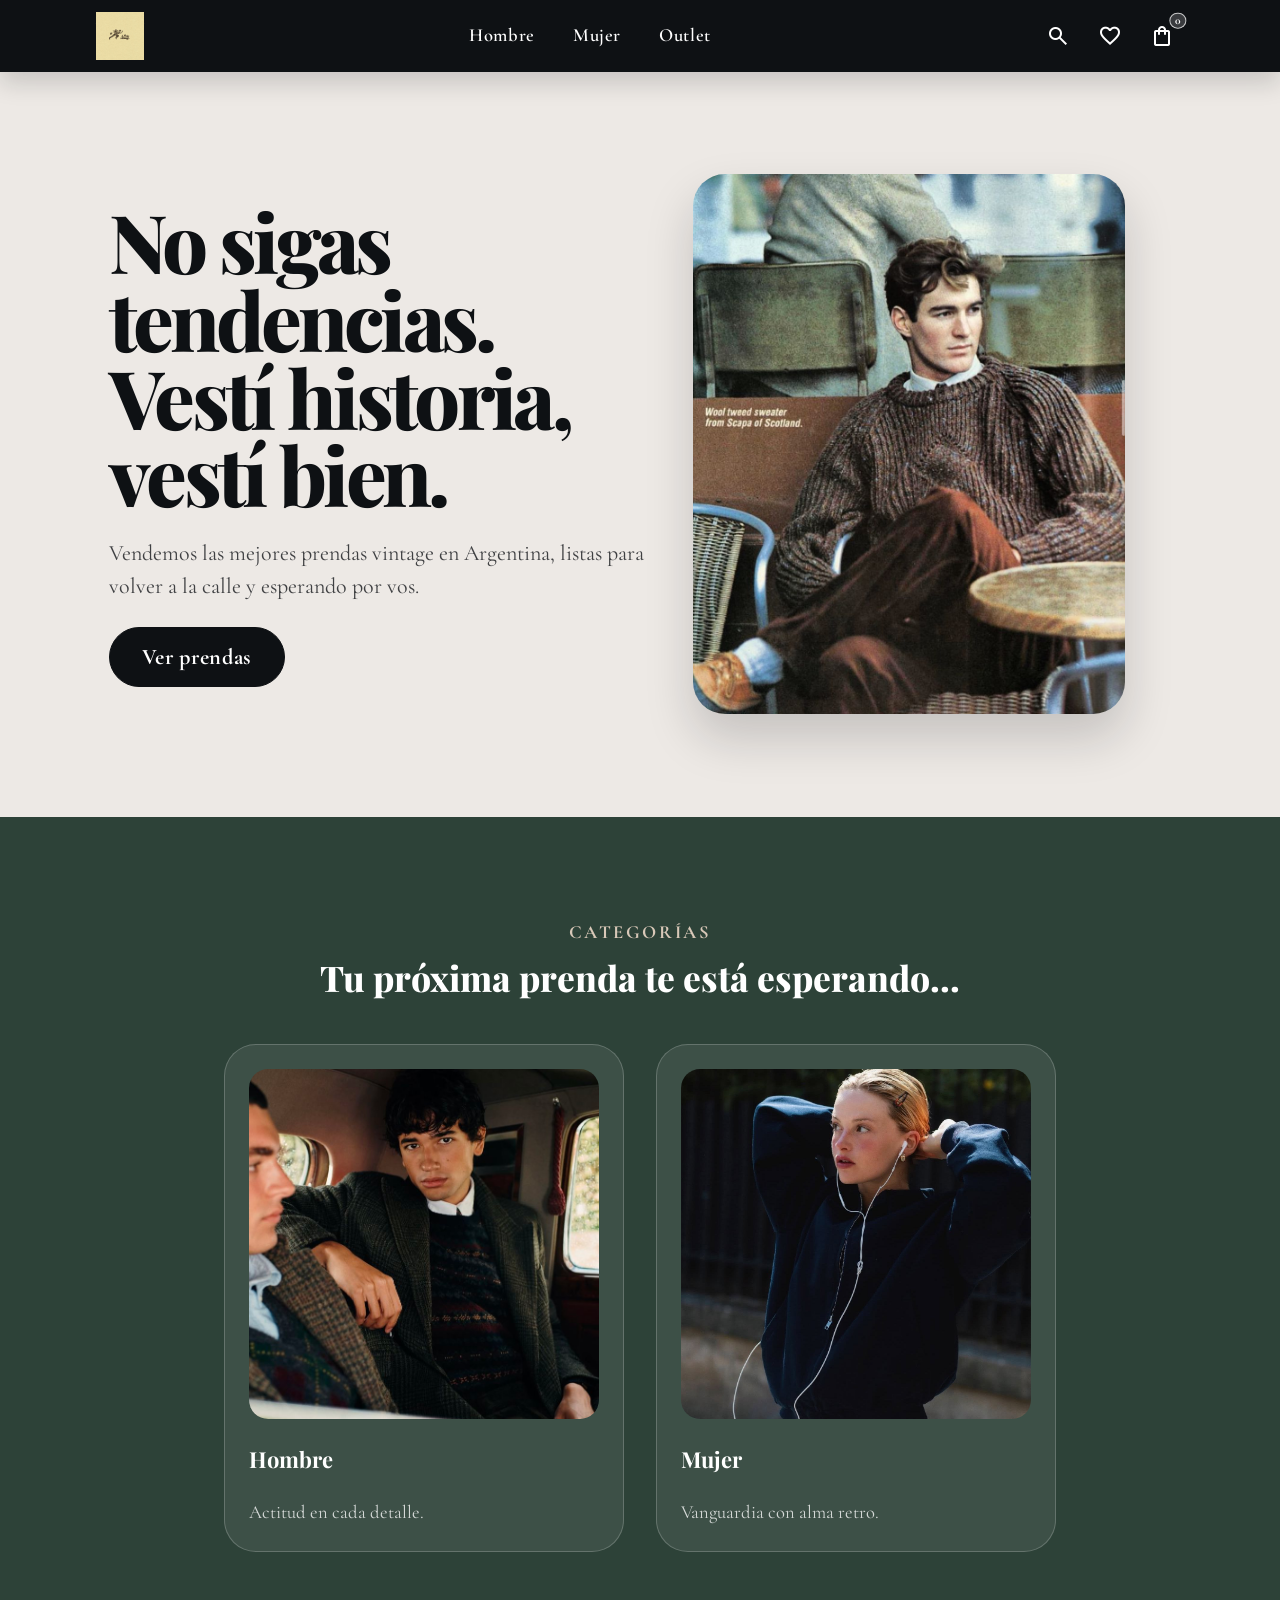
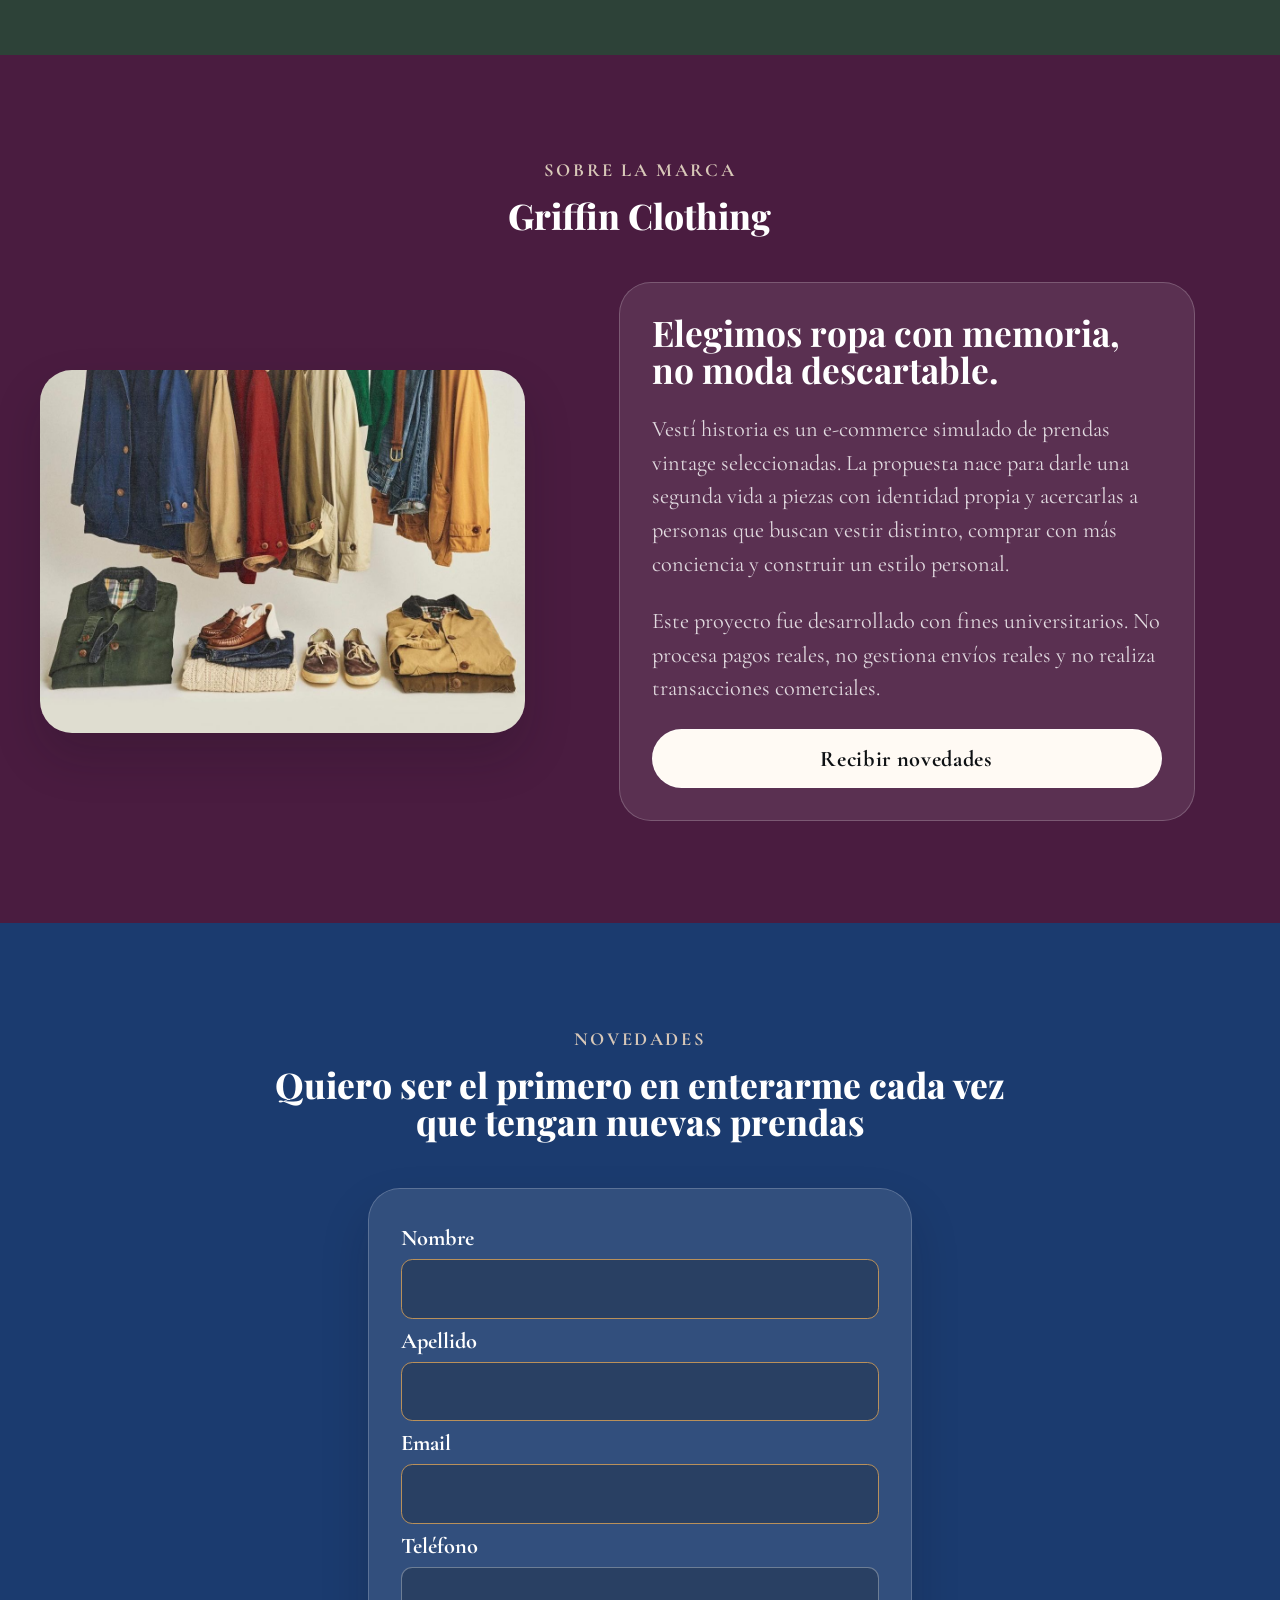
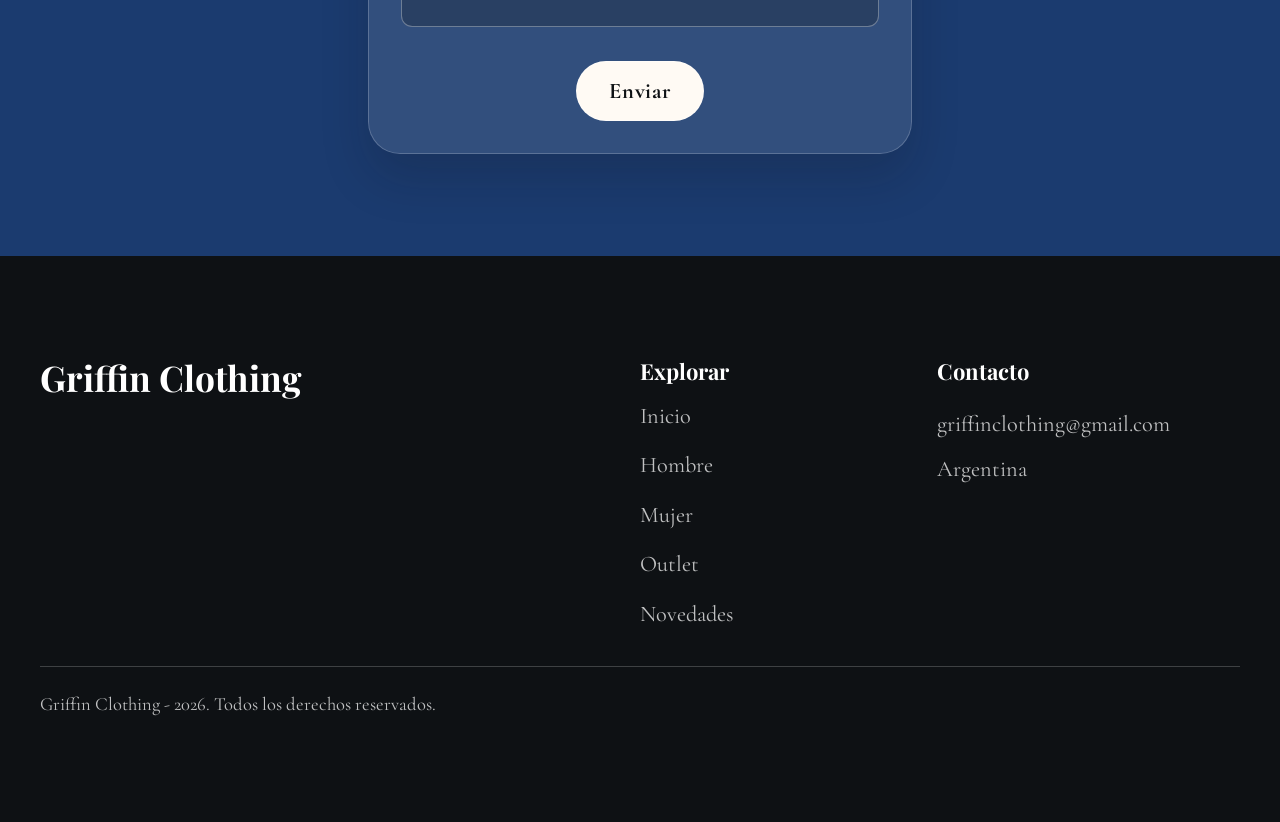
==== main_comprar.html @ e08e36e4 "Add files via upload" ====
<!DOCTYPE html>
<html lang="es-AR">
<head>
  <meta charset="UTF-8">
  <meta name="viewport" content="width=device-width, initial-scale=1.0">
  <meta name="description" content="Comprá prendas vintage seleccionadas en Griffin Clothing, un e-commerce universitario simulado sin transacciones reales.">
  <meta name="robots" content="index, follow">
  <meta name="theme-color" content="#0e1114">

  <meta property="og:title" content="Comprar | Griffin Clothing">
  <meta property="og:description" content="Catálogo de compra simulado de Griffin Clothing: prendas vintage, categorías y novedades.">
  <meta property="og:type" content="website">
  <meta property="og:image" content="assets/hero-img.jpg">

  <title>Comprar | Griffin Clothing</title>

  <link rel="preconnect" href="https://fonts.googleapis.com">
  <link rel="preconnect" href="https://fonts.gstatic.com" crossorigin>
  <link href="https://fonts.googleapis.com/css2?family=Material+Symbols+Outlined:opsz,wght,FILL,GRAD@24,400,0,0" rel="stylesheet">
  <link rel="stylesheet" href="styles.css">
</head>

<body>
  <header class="site-header">
    <nav class="site-nav" aria-label="Navegación principal">
      <a class="site-nav__brand" href="index.html" aria-label="Volver a la pantalla inicial de Griffin Clothing">
        <img class="site-nav__logo" src="assets/logo.jpg" alt="Logo de Griffin Clothing" width="48" height="48">
      </a>

      <ul class="site-nav__menu" aria-label="Categorías principales">
        <li class="site-nav__item site-nav__dropdown">
          <a class="site-nav__link" href="hombre.html" aria-haspopup="true" aria-expanded="false" aria-controls="submenu-hombre">Hombre</a>
          <ul class="site-nav__submenu" id="submenu-hombre" role="menu" aria-label="Subcategorías de hombre">
            <li role="none"><a class="site-nav__submenu-link" href="hombre.html#remeras" role="menuitem">Remeras</a></li>
            <li role="none"><a class="site-nav__submenu-link" href="hombre.html#sweaters" role="menuitem">Sweaters</a></li>
            <li role="none"><a class="site-nav__submenu-link" href="hombre.html#camperas" role="menuitem">Camperas</a></li>
            <li role="none"><a class="site-nav__submenu-link" href="hombre.html#pantalones" role="menuitem">Pantalones</a></li>
            <li role="none"><a class="site-nav__submenu-link" href="hombre.html#zapatillas" role="menuitem">Zapatillas</a></li>
            <li role="none"><a class="site-nav__submenu-link" href="hombre.html#zapatos" role="menuitem">Zapatos</a></li>
          </ul>
        </li>

        <li class="site-nav__item site-nav__dropdown">
          <a class="site-nav__link" href="mujer.html" aria-haspopup="true" aria-expanded="false" aria-controls="submenu-mujer">Mujer</a>
          <ul class="site-nav__submenu" id="submenu-mujer" role="menu" aria-label="Subcategorías de mujer">
            <li role="none"><a class="site-nav__submenu-link" href="mujer.html#remeras" role="menuitem">Remeras</a></li>
            <li role="none"><a class="site-nav__submenu-link" href="mujer.html#sweaters" role="menuitem">Sweaters</a></li>
            <li role="none"><a class="site-nav__submenu-link" href="mujer.html#camperas" role="menuitem">Camperas</a></li>
            <li role="none"><a class="site-nav__submenu-link" href="mujer.html#pantalones" role="menuitem">Pantalones</a></li>
            <li role="none"><a class="site-nav__submenu-link" href="mujer.html#zapatillas" role="menuitem">Zapatillas</a></li>
            <li role="none"><a class="site-nav__submenu-link" href="mujer.html#zapatos" role="menuitem">Zapatos</a></li>
          </ul>
        </li>

        <li class="site-nav__item site-nav__dropdown">
          <a class="site-nav__link" href="outlet.html" aria-haspopup="true" aria-expanded="false" aria-controls="submenu-outlet">Outlet</a>
          <ul class="site-nav__submenu" id="submenu-outlet" role="menu" aria-label="Subcategorías de outlet">
            <li role="none"><a class="site-nav__submenu-link" href="outlet.html#remeras" role="menuitem">Remeras</a></li>
            <li role="none"><a class="site-nav__submenu-link" href="outlet.html#sweaters" role="menuitem">Sweaters</a></li>
            <li role="none"><a class="site-nav__submenu-link" href="outlet.html#camperas" role="menuitem">Camperas</a></li>
            <li role="none"><a class="site-nav__submenu-link" href="outlet.html#pantalones" role="menuitem">Pantalones</a></li>
            <li role="none"><a class="site-nav__submenu-link" href="outlet.html#zapatillas" role="menuitem">Zapatillas</a></li>
            <li role="none"><a class="site-nav__submenu-link" href="outlet.html#zapatos" role="menuitem">Zapatos</a></li>
          </ul>
        </li>
      </ul>

      <ul class="site-nav__actions" aria-label="Acciones de la tienda">
        <li>
          <a class="site-nav__icon-link" href="#buscar" aria-label="Buscar prendas">
            <span class="material-symbols-outlined" aria-hidden="true">search</span>
          </a>
        </li>
        <li>
          <a class="site-nav__icon-link" href="#favoritos" aria-label="Ver prendas favoritas">
            <span class="material-symbols-outlined" aria-hidden="true">favorite</span>
          </a>
        </li>
        <li>
          <button class="site-nav__icon-link site-nav__icon-link--cart" type="button" aria-label="Ver carrito de compras simulado" aria-haspopup="dialog" aria-controls="cart-drawer" data-cart-trigger>
            <span class="material-symbols-outlined" aria-hidden="true">shopping_bag</span>
            <span class="site-nav__cart-count" data-cart-count aria-label="0 productos en carrito">0</span>
          </button>
        </li>
      </ul>
    </nav>
  </header>

  <main class="site-main">
    <section class="hero" aria-labelledby="hero-title">
      <header class="hero__copy">
        <h1 class="hero__title" id="hero-title">No sigas tendencias. Vestí historia, vestí bien.</h1>
        <p class="hero__description">Vendemos las mejores prendas vintage en Argentina, listas para volver a la calle y esperando por vos.</p>
        <a class="button button--primary" href="#categorias">Ver prendas</a>
      </header>

      <figure class="hero__figure">
        <img class="hero__image" src="assets/hero-img.jpg" alt="Persona vistiendo ropa vintage en una escena editorial" width="720" height="900">
      </figure>
    </section>

    <section class="categories" id="categorias" aria-labelledby="categories-title">
      <header class="section-heading section-heading--center">
        <p class="section-heading__eyebrow">Categorías</p>
        <h2 class="section-heading__title" id="categories-title">Tu próxima prenda te está esperando...</h2>
      </header>

      <ul class="categories__list" aria-label="Accesos rápidos por categoría">
        <li class="categories__item">
          <article class="category-card" id="hombre">
            <a class="category-card__link" href="hombre.html" aria-label="Ver prendas vintage para hombre">
              <figure class="category-card__figure">
                <img class="category-card__image" src="assets/hombre-section.jpg" alt="Modelo con outfit masculino vintage" width="520" height="640">
              </figure>
              <h3 class="category-card__title">Hombre</h3>
              <p class="category-card__text">Actitud en cada detalle.</p>
            </a>
          </article>
        </li>
        <li class="categories__item">
          <article class="category-card" id="mujer">
            <a class="category-card__link" href="mujer.html" aria-label="Ver prendas vintage para mujer">
              <figure class="category-card__figure">
                <img class="category-card__image" src="assets/mujer-section.jpg" alt="Modelo con outfit femenino vintage" width="520" height="640">
              </figure>
              <h3 class="category-card__title">Mujer</h3>
              <p class="category-card__text">Vanguardia con alma retro.</p>
            </a>
          </article>
        </li>
      </ul>
    </section>

    <section class="about" aria-labelledby="about-title">
      <header class="section-heading section-heading--center">
        <p class="section-heading__eyebrow">Sobre la marca</p>
        <h2 class="section-heading__title" id="about-title">Griffin Clothing</h2>
      </header>

      <figure class="about__figure">
        <img class="about__image" src="assets/about-us-img.jpg" alt="Grupo de personas usando ropa vintage en la calle" width="720" height="720">
      </figure>
      <article class="about__content">
        <h3 class="about__title">Elegimos ropa con memoria, no moda descartable.</h3>
        <p class="about__text">Vestí historia es un e-commerce simulado de prendas vintage seleccionadas. La propuesta nace para darle una segunda vida a piezas con identidad propia y acercarlas a personas que buscan vestir distinto, comprar con más conciencia y construir un estilo personal.</p>
        <p class="about__text">Este proyecto fue desarrollado con fines universitarios. No procesa pagos reales, no gestiona envíos reales y no realiza transacciones comerciales.</p>
        <a class="button button--secondary" href="#newsletter">Recibir novedades</a>
      </article>
    </section>

    <section class="newsletter" id="newsletter" aria-labelledby="newsletter-title">
      <header class="section-heading section-heading--center">
        <p class="section-heading__eyebrow">Novedades</p>
        <h2 class="section-heading__title" id="newsletter-title">Quiero ser el primero en enterarme cada vez que tengan nuevas prendas</h2>
      </header>

      <form class="newsletter__form" action="#" method="" aria-describedby="newsletter-help">

        <fieldset class="newsletter__fieldset">
          <label class="newsletter__label" for="nombre">Nombre</label>
          <input class="newsletter__input" id="nombre" name="nombre" type="text" autocomplete="given-name" required>

          <label class="newsletter__label" for="apellido">Apellido</label>
          <input class="newsletter__input" id="apellido" name="apellido" type="text" autocomplete="family-name" required>

          <label class="newsletter__label" for="email">Email</label>
          <input class="newsletter__input" id="email" name="email" type="email" autocomplete="email" required>

          <label class="newsletter__label" for="telefono">Teléfono</label>
          <input class="newsletter__input" id="telefono" name="telefono" type="tel" autocomplete="tel">

          <button class="button button--form" type="submit">Enviar</button>
        </fieldset>
      </form>
    </section>
  </main>

  <footer class="site-footer">
    <section class="site-footer__brand" aria-labelledby="footer-brand-title">
      <h2 class="site-footer__title" id="footer-brand-title">Griffin Clothing</h2>
    </section>

    <nav class="site-footer__nav" aria-label="Navegación secundaria">
      <h2 class="site-footer__subtitle">Explorar</h2>
      <ul class="site-footer__list">
        <li><a class="site-footer__link" href="index.html">Inicio</a></li>
        <li><a class="site-footer__link" href="hombre.html">Hombre</a></li>
        <li><a class="site-footer__link" href="mujer.html">Mujer</a></li>
        <li><a class="site-footer__link" href="outlet.html">Outlet</a></li>
        <li><a class="site-footer__link" href="main_comprar.html#newsletter">Novedades</a></li>
      </ul>
    </nav>

    <address class="site-footer__contact">
      <h2 class="site-footer__subtitle">Contacto</h2>
      <a class="site-footer__link" href="mailto:griffinclothing@gmail.com">griffinclothing@gmail.com</a>
      <p class="site-footer__text">Argentina</p>
    </address>

    <p class="site-footer__legal">Griffin Clothing - 2026. Todos los derechos reservados.</p>
  </footer>
  <script src="data.js" defer></script>
  <script src="app.js" defer></script>
</body>
</html>
---- styles.css ----
@import url('https://fonts.googleapis.com/css2?family=Playfair+Display:ital,wght@0,400..900;1,400..900&display=swap');
@import url('https://fonts.googleapis.com/css2?family=Cormorant+Garamond:ital,wght@0,300..700;1,300..700&display=swap');

/* ==============================
   Design System
   ============================== */
:root {
  /* Paleta vintage */
  --color-ink: #0e1114;
  --color-hero-bg: #ede9e5;
  --color-section-1: #2d4238;
  --color-section-2: #4a1c40;
  --color-section-3: #1b3b6f;
  --color-paper: #f8f4ef;
  --color-paper-soft: #fffaf4;
  --color-sand: #d8c8b8;
  --color-brass: #b9905a;
  --color-clay: #9b5f48;
  --color-white: #ffffff;
  --color-muted: #c9c2ba;
  --color-shadow: rgb(14 17 20 / 18%);
  --color-focus: #f6d68a;

  /* Tipografías */
  --font-title: 'Playfair Display', Georgia, serif;
  --font-body: 'Cormorant Garamond', Georgia, serif;

  /* Escala tipográfica */
  --font-size-xs: clamp(0.88rem, 0.84rem + 0.18vw, 1rem);
  --font-size-sm: clamp(1rem, 0.94rem + 0.28vw, 1.16rem);
  --font-size-md: clamp(1.15rem, 1.06rem + 0.42vw, 1.42rem);
  --font-size-lg: clamp(1.125rem, 1.03rem + 0.45vw, 1.375rem);
  --font-size-xl: clamp(1.5rem, 1.25rem + 1.2vw, 2.25rem);
  --font-size-xxl: clamp(2.6rem, 1.7rem + 4.2vw, 5.8rem);

  /* Espaciados */
  --space-3xs: 0.25rem;
  --space-2xs: 0.5rem;
  --space-xs: 0.75rem;
  --space-md: 1.5rem;
  --space-lg: 2rem;
  --space-xl: 3rem;
  --space-2xl: 4.5rem;
  --space-3xl: 6rem;
  --space-sp: 0.3rem;
  --space-sm: 0.5rem;

  /* Layout */
  --size-content: 72rem;
  --size-content-narrow: 48rem;
  --size-nav-logo: 3rem;
  --size-icon-target: 2.75rem;
  --size-form: 34rem;
  --section-padding-block: clamp(3.5rem, 8vw, 7rem);
  --section-padding-inline: clamp(1rem, 4vw, 2.5rem);

  /* Bordes y sombras */
  --radius-sm: 0.7rem;
  --radius-md: 1.2rem;
  --radius-lg: 2rem;
  --radius-pill: 999rem;
  --border-soft: 0.0625rem solid rgb(255 255 255 / 20%);
  --border-dark: 0.0625rem solid rgb(14 17 20 / 12%);
  --shadow-soft: 0 1.5rem 3rem var(--color-shadow);

  /* Movimiento */
  --transition-fast: 160ms ease;
  --transition-base: 240ms ease;
  --transition-slow: 420ms ease;
}

/* ==============================
   Base
   ============================== */
* {
  box-sizing: border-box;
}

html {
  scroll-behavior: smooth;
}

body {
  min-width: 20rem;
  margin: 0;
  color: var(--color-ink);
  background-color: var(--color-hero-bg);
  font-family: var(--font-body);
  font-size: var(--font-size-md);
  line-height: 1.5;
  text-rendering: optimizeLegibility;
}

body,
h1,
h2,
h3,
p,
ul,
figure,
fieldset,
legend {
  margin: 0;
}

ul {
  padding: 0;
  list-style: none;
}

img {
  display: block;
  max-width: 100%;
  height: auto;
}

a {
  color: inherit;
  text-decoration: none;
}

button,
input,
select,
textarea {
  font: inherit;
}

[hidden] {
  display: none !important;
}

:focus-visible {
  outline: 0.18rem solid var(--color-focus);
  outline-offset: 0.18rem;
}

.material-symbols-outlined {
  color: var(--color-white);
  font-variation-settings: 'FILL' 0, 'wght' 400, 'GRAD' 0, 'opsz' 24;
}

/* ==============================
   Buttons
   ============================== */
.button {
  display: inline-flex;
  align-items: center;
  justify-content: center;
  min-height: 3rem;
  padding: var(--space-xs) var(--space-lg);
  border: var(--border-dark);
  border-radius: var(--radius-pill);
  cursor: pointer;
  font-weight: 700;
  letter-spacing: 0.03em;
  transition:
    color var(--transition-base),
    background-color var(--transition-base),
    border-color var(--transition-base),
    transform var(--transition-base),
    box-shadow var(--transition-base);
}

.button:hover,
.button:focus-visible {
  transform: translateY(-0.15rem);
  box-shadow: 0 0.9rem 1.8rem var(--color-shadow);
}

.button:active {
  transform: translateY(0);
  box-shadow: none;
}

.button--primary {
  color: var(--color-white);
  background-color: var(--color-ink);
  border-color: var(--color-ink);
}

.button--primary:hover,
.button--primary:focus-visible {
  color: var(--color-ink);
  background-color: var(--color-brass);
  border-color: var(--color-brass);
}

.button--secondary,
.button--form {
  color: var(--color-ink);
  background-color: var(--color-paper-soft);
  border-color: rgb(255 255 255 / 40%);
}

.button--secondary:hover,
.button--secondary:focus-visible,
.button--form:hover,
.button--form:focus-visible {
  color: var(--color-white);
  background-color: var(--color-ink);
  border-color: var(--color-ink);
}

/* ==============================
   Header / Navbar
   ============================== */
.site-header {
  position: sticky;
  top: 0;
  z-index: 10;
  background-color: var(--color-ink);
  box-shadow: 0 0.7rem 1.4rem rgb(14 17 20 / 16%);
}

.site-nav {
  display: grid;
  grid-template-columns: auto 1fr auto;
  gap: var(--space-sm);
  align-items: center;
  width: min(100%, var(--size-content));
  margin-inline: auto;
  padding: var(--space-xs) var(--section-padding-inline);
}

.site-nav__brand {
  display: inline-flex;
  align-items: center;
  justify-content: center;
  width: var(--size-nav-logo);
  height: var(--size-nav-logo);
  border-radius: var(--radius-sm);
  background-color: var(--color-paper-soft);
  transition: transform var(--transition-base), box-shadow var(--transition-base);
}

.site-nav__brand:hover,
.site-nav__brand:focus-visible {
  transform: rotate(-2deg) scale(1.04);
  box-shadow: 0 0.55rem 1rem rgb(255 255 255 / 14%);
}

.site-nav__logo {
  width: calc(var(--size-nav-logo) );
  height: calc(var(--size-nav-logo) );
  object-fit: contain;
}

.site-nav__menu,
.site-nav__actions {
  display: flex;
  align-items: center;
}

.site-nav__menu {
  justify-content: center;
  gap: clamp(var(--space-xs), 3vw, var(--space-xl));
}

.site-nav__actions {
  justify-content: flex-end;
  gap: var(--space-2xs);
}

.site-nav__item {
  position: relative;
}

.site-nav__link,
.site-nav__icon-link,
.site-nav__submenu-link {
  transition:
    color var(--transition-base),
    background-color var(--transition-base),
    opacity var(--transition-base),
    transform var(--transition-base);
}

.site-nav__link {
  display: inline-flex;
  align-items: center;
  min-height: var(--size-icon-target);
  border: 0;
  color: var(--color-white);
  background-color: transparent;
  font-size: var(--font-size-sm);
  font-weight: 600;
  letter-spacing: 0.03em;
  cursor: pointer;
}

.site-nav__link:hover,
.site-nav__link:focus-visible,
.site-nav__item:hover > .site-nav__link,
.site-nav__dropdown:has(.site-nav__link:focus-visible) > .site-nav__link,
.site-nav__dropdown:has(.site-nav__dropdown-trigger:focus-visible) > .site-nav__link,
.site-nav__dropdown:has(.site-nav__submenu-link:focus-visible) > .site-nav__link {
  color: var(--color-brass);
}

.site-nav__dropdown {
  position: relative;
}

.site-nav__submenu {
  position: absolute;
  top: calc(100% + var(--space-xs));
  left: 50%;
  min-width: 12rem;
  padding: var(--space-sm);
  border: var(--border-soft);
  border-radius: var(--radius-md);
  background-color: rgb(14 17 20 / 96%);
  box-shadow: var(--shadow-soft);
  opacity: 0;
  transform: translate(-50%, -0.6rem);
  visibility: hidden;
  pointer-events: none;
  transition:
    opacity var(--transition-base),
    transform var(--transition-base),
    visibility var(--transition-base);
}

.site-nav__submenu::before {
  content: "";
  position: absolute;
  inset-inline: 0;
  top: calc(-1 * var(--space-xs));
  height: var(--space-xs);
}

.site-nav__item:hover > .site-nav__submenu,
.site-nav__dropdown:has(.site-nav__link:focus-visible) > .site-nav__submenu,
.site-nav__dropdown:has(.site-nav__dropdown-trigger:focus-visible) > .site-nav__submenu,
.site-nav__dropdown:has(.site-nav__submenu-link:focus-visible) > .site-nav__submenu {
  opacity: 1;
  transform: translate(-50%, 0);
  visibility: visible;
  pointer-events: auto;
}

.site-nav__submenu-link {
  display: block;
  padding: var(--space-2xs) var(--space-xs);
  border-radius: var(--radius-sm);
  color: var(--color-white);
  font-size: var(--font-size-xs);
}

.site-nav__submenu-link:hover,
.site-nav__submenu-link:focus-visible {
  color: var(--color-ink);
  background-color: var(--color-brass);
}

.site-nav__icon-link {
  display: inline-flex;
  align-items: center;
  justify-content: center;
  width: var(--size-icon-target);
  height: var(--size-icon-target);
  border-radius: var(--radius-pill);
}

.site-nav__icon-link:hover,
.site-nav__icon-link:focus-visible {
  background-color: rgb(255 255 255 / 14%);
  transform: translateY(-0.08rem);
}

/* ==============================
   Main layout
   ============================== */
.site-main {
  display: grid;
}

.hero,
.categories,
.about,
.newsletter,
.site-footer {
  padding: var(--section-padding-block) var(--section-padding-inline);
}

/* ==============================
   Hero
   ============================== */
.hero {
  display: grid;
  gap: var(--space-xl);
  align-items: center;
  background-color: var(--color-hero-bg);
}

.hero__copy,
.hero__figure {
  width: min(100%, var(--size-content));
  margin-inline: auto;
}

.hero__copy {
  display: grid;
  gap: var(--space-md);
  justify-items: start;
}

.hero__eyebrow,
.section-heading__eyebrow {
  font-size: var(--font-size-sm);
  font-weight: 700;
  letter-spacing: 0.14em;
  text-transform: uppercase;
}

.hero__eyebrow {
  color: var(--color-clay);
}

.hero__title {
  max-width: 11ch;
  font-family: var(--font-title);
  font-size: var(--font-size-xxl);
  font-weight: 800;
  line-height: 0.96;
  letter-spacing: -0.045em;
}

.hero__description {
  max-width: 35rem;
  color: rgb(14 17 20 / 78%);
  font-size: var(--font-size-lg);
}

.hero__figure {
  position: relative;
  overflow: hidden;
  border-radius: var(--radius-lg);
  box-shadow: var(--shadow-soft);
}

.hero__image {
  width: 100%;
  aspect-ratio: 4 / 5;
  object-fit: cover;
  transition: transform var(--transition-slow), filter var(--transition-slow);
}

.hero__figure:hover .hero__image {
  filter: saturate(1.08) contrast(1.04);
  transform: scale(1.035);
}

.hero__caption,
.about__caption {
  position: absolute;
  inset-inline: var(--space-sm);
  bottom: var(--space-sm);
  padding: var(--space-2xs) var(--space-xs);
  border-radius: var(--radius-pill);
  color: var(--color-white);
  background-color: rgb(14 17 20 / 70%);
  font-size: var(--font-size-xs);
  backdrop-filter: blur(0.4rem);
}

/* ==============================
   Shared section headings
   ============================== */
.section-heading {
  display: grid;
  gap: var(--space-xs);
  width: min(100%, var(--size-content-narrow));
  margin-inline: auto;
}

.section-heading--center {
  text-align: center;
  justify-items: center;
}

.section-heading__title {
  font-family: var(--font-title);
  font-size: var(--font-size-xl);
  font-weight: 800;
  line-height: 1.05;
}

/* ==============================
   Categories / Section 1
   ============================== */
.categories {
  display: grid;
  gap: var(--space-xl);
  color: var(--color-white);
  background-color: var(--color-section-1);
}

.categories .section-heading__eyebrow {
  color: var(--color-sand);
}

.categories__list {
  display: grid;
  gap: var(--space-lg);
  width: min(100%, var(--size-content));
  margin-inline: auto;
}

.category-card {
  height: 100%;
}

.category-card__link {
  display: grid;
  gap: var(--space-sm);
  height: 100%;
  padding: var(--space-sm);
  border: var(--border-soft);
  border-radius: var(--radius-lg);
  background-color: rgb(255 255 255 / 8%);
  transition:
    background-color var(--transition-base),
    transform var(--transition-base),
    box-shadow var(--transition-base);
}

.category-card__link:hover,
.category-card__link:focus-visible {
  background-color: rgb(255 255 255 / 14%);
  transform: translateY(-0.25rem);
  box-shadow: 0 1.2rem 2.2rem rgb(0 0 0 / 18%);
}

.category-card__figure {
  overflow: hidden;
  border-radius: var(--radius-md);
}

.category-card__image {
  width: 100%;
  aspect-ratio: 1 / 1;
  object-fit: cover;
  transition: transform var(--transition-slow), filter var(--transition-slow);
}

.category-card__link:hover .category-card__image,
.category-card__link:focus-visible .category-card__image {
  filter: sepia(0.1) saturate(1.08) contrast(1.05);
  transform: scale(1.06);
}

.category-card__title {
  font-family: var(--font-title);
  font-size: var(--font-size-lg);
  line-height: 1.1;
  margin-top: 20px;
  margin-bottom: 20px;
}

.category-card__text {
  color: rgb(255 255 255 / 78%);
  font-size: var(--font-size-sm);
}

/* ==============================
   About / Section 2
   ============================== */
.about {
  display: grid;
  gap: var(--space-xl);
  color: var(--color-white);
  background-color: var(--color-section-2);
}

.about .section-heading__eyebrow {
  color: var(--color-sand);
}

.about__figure,
.about__content {
  width: min(100%, var(--size-content));
  margin-inline: auto;
}

.about__figure {
  position: relative;
  overflow: hidden;
  border-radius: var(--radius-lg);
  box-shadow: var(--shadow-soft);
}

.about__image {
  width: 100%;
  aspect-ratio: 4 / 3;
  object-fit: cover;
  transition: transform var(--transition-slow), filter var(--transition-slow);
}

.about__figure:hover .about__image {
  filter: saturate(1.05) contrast(1.04);
  transform: scale(1.03);
}

.about__content {
  display: grid;
  gap: var(--space-md);
  padding: var(--space-lg);
  border: var(--border-soft);
  border-radius: var(--radius-lg);
  background-color: rgb(255 255 255 / 9%);
}

.about__title {
  max-width: 22ch;
  font-family: var(--font-title);
  font-size: var(--font-size-xl);
  line-height: 1.04;
}

.about__text {
  max-width: 42rem;
  color: rgb(255 255 255 / 82%);
}

/* ==============================
   Newsletter / Section 3
   ============================== */
.newsletter {
  display: grid;
  gap: var(--space-xl);
  color: var(--color-white);
  background-color: var(--color-section-3);
}

.newsletter .section-heading__eyebrow {
  color: var(--color-sand);
}

.newsletter__form {
  width: min(100%, var(--size-form));
  margin-inline: auto;
}


.newsletter__fieldset {
  display: grid;
  gap: var(--space-sp);
  padding: var(--space-lg);
  border: var(--border-soft);
  border-radius: var(--radius-lg);
  background-color: rgb(255 255 255 / 10%);
  box-shadow: var(--shadow-soft);
}


.newsletter__label {
  font-weight: 700;
}

.newsletter__input {
  width: 100%;
  min-height: 3rem;
  padding: var(--space-xs) var(--space-sp);
  border: 0.0625rem solid rgb(255 255 255 / 32%);
  border-radius: var(--radius-sm);
  color: var(--color-white);
  background-color: rgb(14 17 20 / 24%);
  transition:
    border-color var(--transition-base),
    background-color var(--transition-base),
    box-shadow var(--transition-base);
}

.newsletter__input:hover,
.newsletter__input:focus {
  border-color: var(--color-sand);
  background-color: rgb(14 17 20 / 34%);
  box-shadow: 0 0 0 0.18rem rgb(246 214 138 / 16%);
}

.newsletter__input:invalid:not(:placeholder-shown) {
  border-color: var(--color-brass);
}

.newsletter__input::placeholder {
  color: rgb(255 255 255 / 54%);
}

.button--form {
  justify-self: center;
  margin-block-start: var(--space-sm);
  margin-top: 30px;
}

/* ==============================
   Footer
   ============================== */
.site-footer {
  display: grid;
  gap: var(--space-lg);
  color: var(--color-white);
  background-color: var(--color-ink);
}

.site-footer__brand,
.site-footer__nav,
.site-footer__contact,
.site-footer__legal {
  width: min(100%, var(--size-content));
  margin-inline: auto;
}

.site-footer__title,
.site-footer__subtitle {
  font-family: var(--font-title);
  line-height: 1.1;
}

.site-footer__title {
  font-size: var(--font-size-xl);
}

.site-footer__subtitle {
  margin-block-end: var(--space-xs);
  font-size: var(--font-size-lg);
}

.site-footer__text,
.site-footer__link,
.site-footer__legal {
  color: rgb(255 255 255 / 74%);
}

.site-footer__list {
  display: grid;
  gap: var(--space-2xs);
}

.site-footer__link {
  display: inline-flex;
  padding-block: var(--space-3xs);
  transition: color var(--transition-base), transform var(--transition-base);
}

.site-footer__link:hover,
.site-footer__link:focus-visible {
  color: var(--color-brass);
  transform: translateX(var(--space-3xs));
}

.site-footer__contact {
  display: grid;
  gap: var(--space-2xs);
  font-style: normal;
}

.site-footer__legal {
  padding-block-start: var(--space-md);
  border-top: var(--border-soft);
  font-size: var(--font-size-sm);
}

/* ==============================
   Tablet and desktop scaling
   ============================== */
@media (min-width: 42rem) {
  .categories__list {
    grid-template-columns: repeat(2, minmax(0, 1fr));
  }

  .category-card__link {
    padding: var(--space-md);
  }

  .site-footer {
    grid-template-columns: minmax(0, 1.5fr) minmax(12rem, 0.7fr) minmax(12rem, 0.8fr);
    align-items: start;
  }

  .site-footer__brand,
  .site-footer__nav,
  .site-footer__contact,
  .site-footer__legal {
    width: 100%;
  }

  .site-footer__legal {
    grid-column: 1 / -1;
  }
}

@media (min-width: 56rem) {
  .hero {
    grid-template-columns: minmax(0, 1.05fr) minmax(18rem, 0.95fr);
    padding-block: clamp(4rem, 8vw, 8rem);
  }

  .hero__copy,
  .hero__figure {
    width: 100%;
    margin-inline: 0;
  }

  .hero__copy {
    justify-self: end;
    max-width: calc(var(--size-content) / 2);
    padding-inline-start: var(--section-padding-inline);
  }

  .hero__figure {
    justify-self: start;
    max-width: 27rem;
    margin-inline-end: var(--section-padding-inline);
  }

  .about {
    grid-template-columns: minmax(16rem, 0.8fr) minmax(0, 1.1fr);
    align-items: center;
  }

  .about > .section-heading {
    grid-column: 1 / -1;
  }

  .about__figure,
  .about__content {
    width: 100%;
    max-width: calc(var(--size-content) / 2);
  }

  .about__figure {
    justify-self: end;
  }

  .about__content {
    justify-self: start;
  }
}

@media (min-width: 72rem) {
  .categories__list {
    max-width: 52rem;
  }

  .site-nav {
    padding-inline: var(--space-lg);
  }
}

/* ==============================
   Motion accessibility
   ============================== */
@media (prefers-reduced-motion: reduce) {
  html {
    scroll-behavior: auto;
  }

  *,
  *::before,
  *::after {
    transition-duration: 1ms !important;
    animation-duration: 1ms !important;
    animation-iteration-count: 1 !important;
  }
}


/* ==============================
   Category pages / Product carousels
   ============================== */
.site-nav__link--current {
  color: var(--color-brass);
}

.category-main {
  background-color: var(--color-hero-bg);
}

.category-shop {
  display: grid;
  gap: var(--space-xl);
  width: min(100%, var(--size-content));
  margin-inline: auto;
  padding: var(--section-padding-block) var(--section-padding-inline);
}

.category-shop__intro,
.category-shop__toolbar {
  display: flex;
  flex-direction: column;
}

.category-shop__intro {
  max-width: var(--size-content-narrow);
}


.category-shop__heading {
  font-family: var(--font-title);
  font-size: clamp(2.4rem, 1.62rem + 3.4vw, 5rem);
  font-weight: 800;
  line-height: 0.96;
  letter-spacing: -0.045em;
  margin-bottom: 10px;
}


.category-shop__toolbar {
  padding-block-start: var(--space-md);
  border-top: var(--border-dark);
}

.category-shop__title {
  font-family: var(--font-title);
  font-size: var(--font-size-xl);
  line-height: 1.05;
}

.category-filters {
  max-width: 100%;
  overflow-x: auto;
  overscroll-behavior-inline: contain;
  scrollbar-width: thin;
}

.category-filters__list {
  display: flex;
  gap: var(--space-xs);
  width: max-content;
  min-width: 100%;
  padding-block: var(--space-xs);
}

.category-filters__link {
  display: inline-flex;
  align-items: center;
  justify-content: center;
  min-height: 2.75rem;
  padding: var(--space-2xs) var(--space-md);
  border: var(--border-dark);
  border-radius: var(--radius-pill);
  color: var(--color-ink);
  background-color: transparent;
  font-size: var(--font-size-sm);
  font-weight: 700;
  line-height: 1;
  white-space: nowrap;
  transition:
    color var(--transition-base),
    background-color var(--transition-base),
    border-color var(--transition-base),
    transform var(--transition-base),
    box-shadow var(--transition-base);
}

.category-filters__link:hover,
.category-filters__link:focus-visible {
  border-color: var(--color-brass);
  color: var(--color-ink);
  background-color: rgb(185 144 90 / 24%);
  transform: translateY(-0.08rem);
}

.category-filters__link--active,
.category-shop:has(#remeras:target) .category-filters__link[href="#remeras"],
.category-shop:has(#sweaters:target) .category-filters__link[href="#sweaters"],
.category-shop:has(#camperas:target) .category-filters__link[href="#camperas"],
.category-shop:has(#pantalones:target) .category-filters__link[href="#pantalones"],
.category-shop:has(#zapatillas:target) .category-filters__link[href="#zapatillas"],
.category-shop:has(#zapatos:target) .category-filters__link[href="#zapatos"] {
  border-color: var(--color-ink);
  color: var(--color-white);
  background-color: var(--color-ink);
}

.category-shop:has(.product-carousel:not(.product-carousel--default):target) .category-filters__link--active {
  border-color: rgb(14 17 20 / 12%);
  color: var(--color-ink);
  background-color: transparent;
  box-shadow: none;
}

.category-shop__panels {
  display: grid;
  min-width: 0;
}

.product-carousel {
  position: relative;
  display: none;
  gap: var(--space-md);
  min-width: 0;
  padding: var(--space-md);
  border: var(--border-dark);
  border-radius: var(--radius-lg);
  background-color: rgb(255 250 244 / 68%);
  box-shadow: 0 1.2rem 2.4rem rgb(14 17 20 / 10%);
}

.category-shop:not(:has(.product-carousel:target)) .product-carousel--default,
.product-carousel:target {
  display: grid;
}

.product-carousel__header {
  display: grid;
  gap: var(--space-3xs);
  padding-inline-end: calc(var(--size-icon-target) + var(--space-md));
}

.product-carousel__title {
  font-family: var(--font-title);
  font-size: var(--font-size-lg);
  line-height: 1.1;
}

.product-carousel__description {
  color: rgb(14 17 20 / 68%);
  font-size: var(--font-size-sm);
}

.product-carousel__track {
  list-style: none;
  display: grid;
  grid-auto-flow: column;
  grid-auto-columns: minmax(14rem, 82vw);
  gap: var(--space-md);
  max-width: 100%;
  overflow-x: auto;
  overscroll-behavior-inline: contain;
  padding: var(--space-2xs) var(--space-2xs) var(--space-md);
  scroll-padding-inline: var(--space-2xs);
  scroll-snap-type: inline mandatory;
  scrollbar-width: thin;
}

.product-carousel__item {
  min-width: 0;
  scroll-snap-align: start;
}

.product-carousel__arrow {
  position: absolute;
  top: var(--space-md);
  right: var(--space-md);
  display: inline-flex;
  align-items: center;
  justify-content: center;
  width: var(--size-icon-target);
  height: var(--size-icon-target);
  border: var(--border-dark);
  border-radius: var(--radius-pill);
  color: var(--color-white);
  background-color: var(--color-ink);
  box-shadow: 0 0.75rem 1.35rem rgb(14 17 20 / 18%);
  transition:
    background-color var(--transition-base),
    transform var(--transition-base),
    box-shadow var(--transition-base);
}

.product-carousel__arrow:hover,
.product-carousel__arrow:focus-visible {
  background-color: var(--color-brass);
  transform: translateX(var(--space-3xs));
  box-shadow: 0 1rem 1.8rem rgb(14 17 20 / 20%);
}

.product-card {
  display: grid;
  gap: var(--space-xs);
}

.product-card__figure {
  position: relative;
  overflow: hidden;
  border-radius: var(--radius-md);
  background-color: var(--color-sand);
}

.product-card__image {
  width: 100%;
  aspect-ratio: 1 / 1;
  object-fit: cover;
  transition:
    filter var(--transition-slow),
    transform var(--transition-slow);
}

.product-card:hover .product-card__image,
.product-card:focus-within .product-card__image {
  filter: sepia(0.08) saturate(1.08) contrast(1.04);
  transform: scale(1.055);
}

.product-card__favorite {
  position: absolute;
  top: var(--space-xs);
  right: var(--space-xs);
  display: inline-flex;
  align-items: center;
  justify-content: center;
  width: var(--size-icon-target);
  height: var(--size-icon-target);
  border: var(--border-soft);
  border-radius: var(--radius-pill);
  color: var(--color-white);
  background-color: rgb(14 17 20 / 52%);
  cursor: pointer;
  backdrop-filter: blur(0.35rem);
  transition:
    background-color var(--transition-base),
    transform var(--transition-base),
    box-shadow var(--transition-base);
}

.product-card__favorite:hover,
.product-card__favorite:focus-visible {
  background-color: var(--color-clay);
  transform: scale(1.06);
  box-shadow: 0 0.85rem 1.45rem rgb(14 17 20 / 20%);
}

.product-card__price {
  color: var(--color-ink);
  font-size: var(--font-size-lg);
  font-weight: 800;
  line-height: 1.1;
}

.product-card__name {
  color: rgb(14 17 20 / 86%);
  font-size: var(--font-size-md);
  font-weight: 700;
  line-height: 1.08;
}

.product-card__meta {
  color: rgb(14 17 20 / 58%);
  font-size: var(--font-size-xs);
}

.product-card__favorite[aria-pressed="true"] {
  background-color: var(--color-clay);
  transform: scale(1.06);
}

.product-card--empty,
.product-card--loading {
  min-height: 8rem;
  align-content: center;
  padding: var(--space-md);
  border: var(--border-dark);
  border-radius: var(--radius-md);
  background-color: rgb(255 250 244 / 72%);
}


@media (min-width: 42rem) {
  .category-shop__toolbar {
    grid-template-columns: minmax(14rem, auto) minmax(0, 1fr);
    gap: var(--space-lg);
    align-items: center;
  }



  .product-carousel__track {
    grid-auto-columns: minmax(15rem, 42%);
  }
}

@media (min-width: 64rem) {
  .product-carousel {
    padding: var(--space-lg);
  }

  .product-carousel__arrow {
    top: var(--space-lg);
    right: var(--space-lg);
  }

  .product-carousel__track {
    grid-auto-columns: minmax(16rem, 24%);
  }
}

/* ==============================
   Entry page / Comprar o vender
   ============================== */
.visually-hidden {
  position: absolute;
  width: 0.0625rem;
  height: 0.0625rem;
  padding: 0;
  overflow: hidden;
  clip: rect(0 0 0 0);
  clip-path: inset(50%);
  white-space: nowrap;
  border: 0;
}

.entry-body {
  min-height: 100svh;
  overflow: hidden;
  color: var(--color-ink);
  background:
    radial-gradient(circle at top, rgb(185 144 90 / 18%), transparent 34rem),
    linear-gradient(135deg, var(--color-hero-bg), var(--color-paper-soft));
}

.entry-main {
  display: grid;
  min-height: 100svh;
  padding: var(--section-padding-inline);
  place-items: center;
}

.entry {
  display: grid;
  gap: var(--space-lg);
  justify-items: center;
  width: min(100%, 36rem);
  text-align: center;
}

.entry__logo-frame {
  display: grid;
  width: clamp(9rem, 34vw, 15rem);
  aspect-ratio: 1 / 1;
  margin: 0;
  place-items: center;
  box-shadow: var(--shadow-soft);
  animation: entry-logo-swipe-up 2000ms cubic-bezier(0.2, 0.82, 0.2, 1) both;
}

.entry__logo {
  width: 100%;
  height: 100%;
  object-fit: contain;
}

.entry__description,
.entry__actions {
  opacity: 0;
  animation: entry-fade-in 620ms ease forwards;
  animation-delay: 1880ms;
}

.entry__description {
  max-width: 24rem;
  color: rgb(14 17 20 / 72%);
  font-size: var(--font-size-lg);
  font-weight: 700;
}

.entry__actions {
  display: flex;
  flex-wrap: wrap;
  gap: var(--space-sm);
  justify-content: center;
}

.entry__button {
  display: inline-flex;
  align-items: center;
  justify-content: center;
  min-width: 9rem;
  min-height: 3.25rem;
  padding: var(--space-xs) var(--space-lg);
  border: var(--border-dark);
  border-radius: var(--radius-pill);
  font-size: var(--font-size-md);
  font-weight: 800;
  letter-spacing: 0.04em;
  transition:
    color var(--transition-base),
    background-color var(--transition-base),
    border-color var(--transition-base),
    transform var(--transition-base),
    box-shadow var(--transition-base);
}

.entry__button:hover,
.entry__button:focus-visible {
  transform: translateY(-0.50rem);
  box-shadow: 0 1rem 1.8rem rgb(14 17 20 / 25%);
}

.entry__button:active {
  transform: translateY(0.03rem);
  box-shadow: var(--transition-base);;
}

.entry__button--primary {
  color: var(--color-white);
  background-color: var(--color-ink);
  border-color: var(--color-ink);
}

.entry__button--primary:hover,
.entry__button--primary:focus-visible {
  color: var(--color-ink);
  background-color: var(--color-brass);
  border-color: var(--color-brass);
}

.entry__button--secondary {
  color: var(--color-ink);
  background-color: transparent;
  border-color: var(--color-ink);
}

.entry__button--secondary:hover,
.entry__button--secondary:focus-visible {
  color: var(--color-white);
  background-color: var(--color-section-2);
  border-color: var(--color-section-2);
}

@keyframes entry-logo-swipe-up {
  from {
    opacity: 0;
    transform: translateY(5rem) scale(0.92);
  }

  to {
    opacity: 1;
    transform: translateY(0) scale(1);
  }
}

@keyframes entry-fade-in {
  from {
    opacity: 0;
    transform: translateY(var(--space-sm));
  }

  to {
    opacity: 1;
    transform: translateY(0);
  }
}

/* ==============================
   Sell page / Vender
   ============================== */
.sell-main {
  background-color: var(--color-hero-bg);
}

.sell-hero {
  display: flex;
  gap: 50px;
  width: min(100%, 1500px);
  margin: auto;
  padding: var(--section-padding-block) var(--section-padding-inline);
}

.sell-hero__content {
  display: flex;
  flex-direction: column;
  gap: 20px;
}


.sell-hero__title {
  font-family: var(--font-title);
  font-size: var(--font-size-xxl);
  font-weight: 800;
  line-height: 0.96;
  letter-spacing: -0.045em;
}

.sell-hero__text {
  max-width: 42rem;
  color: rgb(14 17 20 / 78%);
  font-size: var(--font-size-lg);
}

.sell-form {
  width: min(100%, var(--size-form));
}

.sell-form__fieldset {
  display: flex;
  flex-direction: column;
  gap: var(--space-sm);
  padding: var(--space-lg);
  border: var(--border-dark);
  border-radius: var(--radius-lg);
  background-color: var(--color-paper-soft);
  box-shadow: var(--shadow-soft);
}


.sell-form__label {
  font-weight: 800;
}

.sell-form__input {
  width: 100%;
  min-height: 3rem;
  padding: var(--space-xs) var(--space-sm);
  border: var(--border-dark);
  border-radius: var(--radius-sm);
  color: var(--color-ink);
  background-color: var(--color-white);
  transition:
    border-color var(--transition-base),
    box-shadow var(--transition-base),
    transform var(--transition-base);
}

.sell-form__input:hover,
.sell-form__input:focus {
  border-color: var(--color-brass);
  box-shadow: 0 0 0 0.18rem rgb(246 214 138 / 18%);
}

@media (min-width: 56rem) {
  .sell-hero {
    grid-template-columns: minmax(0, 1fr) minmax(22rem, 0.82fr);
    align-items: center;
  }

  .sell-form {
    justify-self: end;
  }
}

@media (prefers-reduced-motion: reduce) {
  .entry__logo-frame,
  .entry__description,
  .entry__actions {
    opacity: 1;
    transform: none;
    animation: none;
  }
}

/* ==============================
   Product detail modal / quick view
   ============================== */
.product-card {
  cursor: pointer;
  transition:
    transform var(--transition-base),
    box-shadow var(--transition-base),
    background-color var(--transition-base);
}

.product-card:hover,
.product-card:focus-visible,
.product-card:focus-within {
  transform: translateY(-0.25rem);
}

.product-detail {
  width: min(calc(100% - (var(--section-padding-inline) * 2)), 62rem);
  max-height: min(48rem, calc(100vh - var(--space-xl)));
  padding: 0;
  border: 0;
  border-radius: var(--radius-lg);
  color: var(--color-ink);
  background-color: transparent;
  box-shadow: var(--shadow-soft);
  overflow: visible;
}

.product-detail::backdrop {
  background-color: rgb(14 17 20 / 72%);
  backdrop-filter: blur(0.35rem);
}

.product-detail[open] {
  animation: product-detail-enter var(--transition-slow) ease both;
}

.product-detail__card {
  position: relative;
  display: grid;
  gap: var(--space-lg);
  max-height: inherit;
  padding: var(--space-md);
  border: var(--border-dark);
  border-radius: var(--radius-lg);
  background:
    linear-gradient(145deg, rgb(255 250 244 / 98%), rgb(237 233 229 / 98%));
  overflow: auto;
}

.product-detail__close {
  position: absolute;
  inset-block-start: var(--space-sm);
  inset-inline-end: var(--space-sm);
  z-index: 1;
  display: inline-flex;
  align-items: center;
  justify-content: center;
  width: var(--size-icon-target);
  height: var(--size-icon-target);
  border: var(--border-dark);
  border-radius: var(--radius-pill);
  color: var(--color-white);
  background-color: var(--color-ink);
  cursor: pointer;
  transition:
    color var(--transition-base),
    background-color var(--transition-base),
    transform var(--transition-base),
    box-shadow var(--transition-base);
}

.product-detail__close:hover,
.product-detail__close:focus-visible {
  color: var(--color-ink);
  background-color: var(--color-brass);
  transform: rotate(4deg) scale(1.04);
  box-shadow: 0 0.9rem 1.8rem var(--color-shadow);
}

.product-detail__figure {
  overflow: hidden;
  border-radius: var(--radius-md);
  background-color: var(--color-paper);
  box-shadow: inset 0 0 0 0.0625rem rgb(14 17 20 / 8%);
}

.product-detail__image {
  width: 100%;
  aspect-ratio: 1 / 1;
  object-fit: cover;
}

.product-detail__content {
  display: grid;
  gap: var(--space-md);
  align-content: start;
}

.product-detail__header {
  display: grid;
  gap: var(--space-xs);
}

.product-detail__eyebrow {
  color: var(--color-clay);
  font-size: var(--font-size-xs);
  font-weight: 700;
  letter-spacing: 0.14em;
  text-transform: uppercase;
}

.product-detail__title {
  max-width: 16ch;
  font-family: var(--font-title);
  font-size: var(--font-size-xl);
  line-height: 1.02;
}

.product-detail__description {
  color: rgb(14 17 20 / 76%);
  font-size: var(--font-size-sm);
}

.product-detail__price {
  color: var(--color-section-2);
  font-family: var(--font-title);
  font-size: var(--font-size-xl);
  font-weight: 800;
  line-height: 1;
}

.product-detail__specs {
  display: grid;
  grid-template-columns: minmax(6rem, 0.55fr) minmax(0, 1fr);
  gap: var(--space-2xs) var(--space-md);
  padding: var(--space-md);
  border: var(--border-dark);
  border-radius: var(--radius-md);
  background-color: rgb(255 255 255 / 48%);
}

.product-detail__term {
  color: rgb(14 17 20 / 58%);
  font-weight: 700;
  text-transform: capitalize;
}

.product-detail__value {
  margin: 0;
  font-weight: 700;
}

.product-detail__actions {
  display: flex;
  justify-content: center;
  min-block-size: 2.75rem;
  min-height: 3rem;
  padding:0;
  margin: 0;
  list-style: none;
}

.product-detail__action-slot {
  display: grid;
  inline-size: min(100%, 12rem);
}

.product-detail__action {
  inline-size: 100%;
  min-block-size: 2.5rem;
  padding: var(--space-2xs) var(--space-md);
  font-size: var(--font-size-xs);
  line-height: 1;
  white-space: nowrap;
}

.product-detail__action:hover,
.product-detail__action:focus-visible {
  transform: translateY(-0.05rem);
}

.product-detail__action:active {
  transform: translateY(0);
}

.product-detail__action--remove {
  color: var(--color-white);
  background-color: var(--color-section-2);
  border-color: var(--color-section-2);
}

.product-detail__action--remove:hover,
.product-detail__action--remove:focus-visible {
  color: var(--color-ink);
  background-color: var(--color-brass);
  border-color: var(--color-brass);
}

@keyframes product-detail-enter {
  from {
    opacity: 0;
    transform: translateY(var(--space-md)) scale(0.98);
  }

  to {
    opacity: 1;
    transform: translateY(0) scale(1);
  }
}

@media (min-width: 48rem) {
  .product-detail__card {
    grid-template-columns: minmax(16rem, 0.95fr) minmax(0, 1fr);
    align-items: center;
    padding: var(--space-lg);
  }
}

/* ==============================
   Cart drawer
   ============================== */
.site-nav__icon-link {
  position: relative;
  padding: 0;
  border: 0;
  color: var(--color-white);
  background-color: transparent;
  cursor: pointer;
}

.site-nav__cart-count {
  position: absolute;
  inset-block-start: 0.1rem;
  inset-inline-end: 0.05rem;
  display: inline-flex;
  align-items: center;
  justify-content: center;
  min-inline-size: 1.05rem;
  min-block-size: 1.05rem;
  padding-inline: 0.25rem;
  border: 0.0625rem solid rgb(255 255 255 / 72%);
  border-radius: var(--radius-pill);
  color: var(--color-ink);
  background-color: var(--color-brass);
  font-family: var(--font-body);
  font-size: 0.72rem;
  font-weight: 800;
  line-height: 1;
  transform: translate(20%, -20%);
}

.site-nav__cart-count[data-empty="true"] {
  color: var(--color-white);
  background-color: rgb(255 255 255 / 18%);
}

.cart-drawer {
  inline-size: min(100%, 29rem);
  block-size: 100dvh;
  max-block-size: 100dvh;
  max-inline-size: none;
  margin: 0 0 0 auto;
  padding: 0;
  border: 0;
  color: var(--color-ink);
  background-color: transparent;
  overflow: visible;
}

.cart-drawer::backdrop {
  background-color: rgb(14 17 20 / 64%);
  backdrop-filter: blur(0.28rem);
}

.cart-drawer[open] {
  animation: cart-drawer-enter var(--transition-slow) ease both;
}

.cart-drawer__panel {
  display: grid;
  grid-template-rows: auto minmax(0, 1fr) auto;
  block-size: 100%;
  border-inline-start: var(--border-dark);
  background:
    linear-gradient(145deg, rgb(255 250 244 / 98%), rgb(237 233 229 / 98%));
  box-shadow: -1.2rem 0 3rem rgb(14 17 20 / 26%);
}

.cart-drawer__header,
.cart-drawer__footer {
  padding: var(--space-md);
}

.cart-drawer__header {
  display: flex;
  align-items: start;
  justify-content: space-between;
  gap: var(--space-md);
  border-block-end: var(--border-dark);
}

.cart-drawer__heading {
  display: grid;
  gap: var(--space-3xs);
}

.cart-drawer__eyebrow {
  color: var(--color-clay);
  font-size: var(--font-size-xs);
  font-weight: 800;
  letter-spacing: 0.14em;
  text-transform: uppercase;
}

.cart-drawer__title {
  font-family: var(--font-title);
  font-size: var(--font-size-xl);
  line-height: 1;
  text-transform: capitalize;
}

.cart-drawer__close {
  display: inline-flex;
  align-items: center;
  justify-content: center;
  flex: 0 0 auto;
  inline-size: var(--size-icon-target);
  block-size: var(--size-icon-target);
  border: var(--border-dark);
  border-radius: var(--radius-pill);
  color: var(--color-white);
  background-color: var(--color-ink);
  cursor: pointer;
  transition:
    color var(--transition-base),
    background-color var(--transition-base),
    transform var(--transition-base),
    box-shadow var(--transition-base);
}

.cart-drawer__close:hover,
.cart-drawer__close:focus-visible {
  color: var(--color-ink);
  background-color: var(--color-brass);
  transform: rotate(4deg) scale(1.04);
  box-shadow: 0 0.9rem 1.8rem var(--color-shadow);
}

.cart-drawer__body {
  display: flex;
  justify-content: center;
  align-items: center;
  overflow-y: auto;
  padding: var(--space-md);
}

.cart-drawer__empty {
  padding: var(--space-lg);
  border: var(--border-dark);
  border-radius: var(--radius-md);
  color: rgb(14 17 20 / 68%);
  background-color: rgb(255 255 255 / 45%);
  text-align: center;
}

.cart-drawer__list {
  display: grid;
  gap: var(--space-sm);
  padding: 0;
  margin: 0;
  list-style: none;
}

.cart-item {
  display: grid;
  grid-template-columns: 5.25rem minmax(0, 1fr);
  gap: var(--space-sm);
  padding: var(--space-sm);
  border: var(--border-dark);
  border-radius: var(--radius-md);
  background-color: rgb(255 255 255 / 58%);
}

.cart-item__figure {
  overflow: hidden;
  border-radius: var(--radius-sm);
  background-color: var(--color-paper);
}

.cart-item__image {
  inline-size: 100%;
  aspect-ratio: 1 / 1;
  object-fit: cover;
}

.cart-item__content,
.cart-item__header {
  display: grid;
  gap: var(--space-3xs);
}

.cart-item__title {
  font-family: var(--font-title);
  font-size: var(--font-size-sm);
  line-height: 1.08;
  text-transform: capitalize;
}

.cart-item__price {
  color: var(--color-section-2);
  font-weight: 800;
  line-height: 1;
}

.cart-item__meta,
.cart-item__seller {
  color: rgb(14 17 20 / 64%);
  font-size: var(--font-size-xs);
  line-height: 1.2;
  text-transform: lowercase;
}

.cart-item__remove {
  justify-self: start;
  min-block-size: 2rem;
  margin-block-start: var(--space-3xs);
  padding: 0.25rem var(--space-sm);
  border: var(--border-dark);
  border-radius: var(--radius-pill);
  color: var(--color-ink);
  background-color: transparent;
  cursor: pointer;
  font-size: var(--font-size-xs);
  font-weight: 800;
  transition:
    color var(--transition-base),
    background-color var(--transition-base),
    transform var(--transition-base);
}

.cart-item__remove:hover,
.cart-item__remove:focus-visible {
  color: var(--color-white);
  background-color: var(--color-section-2);
  transform: translateY(-0.05rem);
}

.cart-drawer__footer {
  display: grid;
  gap: var(--space-sm);
  border-block-start: var(--border-dark);
  background-color: rgb(255 255 255 / 42%);
}

.cart-drawer__total {
  display: flex;
  align-items: center;
  justify-content: space-between;
  gap: var(--space-sm);
  font-weight: 800;
  text-transform: capitalize;
}

.cart-drawer__total strong {
  color: var(--color-section-2);
  font-family: var(--font-title);
  font-size: var(--font-size-lg);
}

.cart-drawer__checkout {
  min-block-size: 2.65rem;
  padding: var(--space-2xs) var(--space-md);
  font-size: var(--font-size-sm);
}

.cart-drawer__checkout:disabled {
  cursor: not-allowed;
  opacity: 0.48;
  transform: none;
  box-shadow: none;
}

@keyframes cart-drawer-enter {
  from {
    opacity: 0;
    transform: translateX(1.75rem);
  }

  to {
    opacity: 1;
    transform: translateX(0);
  }
}

.checkout-feedback {
  position: fixed;
  inset: 0;
  z-index: 5;
  display: grid;
  place-items: center;
  padding: var(--space-md);
  background:
    radial-gradient(circle at center, rgb(255 250 244 / 18%), transparent 44%),
    rgb(14 17 20 / 18%);
}

.checkout-feedback__card {
  display: grid;
  justify-items: center;
  gap: var(--space-xs);
  inline-size: min(100%, 30rem);
  padding: clamp(var(--space-lg), 5vw, var(--space-xl));
  border: 0.0625rem solid rgb(255 255 255 / 42%);
  border-radius: var(--radius-lg);
  color: var(--color-ink);
  background:
    linear-gradient(145deg, rgb(255 250 244 / 96%), rgb(237 233 229 / 94%));
  box-shadow:
    0 1.6rem 3.4rem rgb(14 17 20 / 30%),
    inset 0 0.0625rem 0 rgb(255 255 255 / 68%);
  text-align: center;
  animation: checkout-feedback-slide-up var(--transition-slow) cubic-bezier(.2, .78, .2, 1) both;
}

.checkout-feedback__card::before {
  content: "✓";
  display: inline-grid;
  place-items: center;
  inline-size: 3.25rem;
  block-size: 3.25rem;
  border: 0.0625rem solid rgb(45 66 56 / 28%);
  border-radius: var(--radius-pill);
  color: var(--color-paper-soft);
  background-color: var(--color-section-1);
  font-family: var(--font-title);
  font-size: var(--font-size-xl);
  line-height: 1;
  box-shadow: 0 0.9rem 1.8rem rgb(45 66 56 / 24%);
}

.checkout-feedback__eyebrow {
  color: var(--color-clay);
  font-size: var(--font-size-xs);
  font-weight: 800;
  letter-spacing: 0.14em;
  text-transform: uppercase;
}

.checkout-feedback__title {
  font-family: var(--font-title);
  font-size: clamp(2rem, 6vw, 3.4rem);
  line-height: 0.95;
  text-transform: capitalize;
}

.checkout-feedback__message {
  max-inline-size: 24rem;
  color: rgb(14 17 20 / 72%);
  font-weight: 700;
  line-height: 1.35;
}

.checkout-feedback__button {
  min-block-size: 2.55rem;
  margin-block-start: var(--space-2xs);
  padding: var(--space-2xs) var(--space-md);
  font-size: var(--font-size-sm);
}

@keyframes checkout-feedback-slide-up {
  from {
    opacity: 0;
    transform: translateY(1.4rem) scale(0.97);
  }

  to {
    opacity: 1;
    transform: translateY(0) scale(1);
  }
}

/* ==============================
   Sell form enhancement / LocalStorage publishing
   ============================== */
.sell-hero__text--note {
  max-width: 34rem;
  padding: var(--space-xs) var(--space-md);
  border: var(--border-dark);
  border-radius: var(--radius-md);
  background-color: rgb(255 250 244 / 72%);
  font-size: var(--font-size-sm);
}

.sell-form {
  width: min(100%, 44rem);
}

.sell-form__fieldset {
  gap: var(--space-md);
}

.sell-form__help {
  display: flex;
  justify-content: center;
  max-width: 58ch;
  color: rgb(14 17 20 / 72%);
  font-size: var(--font-size-sm);
}

.sell-form__help code {
  padding: 0.08rem 0.35rem;
  border-radius: var(--radius-sm);
  background-color: rgb(185 144 90 / 16%);
  font-family: ui-monospace, SFMono-Regular, Menlo, Consolas, monospace;
  font-size: 0.82em;
}

.sell-form__group {
  display: flex;
  flex-direction: column;
  gap: 15px;
}

.sell-form__group-title {
  font-family: var(--font-title);
  font-size: var(--font-size-lg);
  line-height: 1.1;
}

.sell-form__textarea {
  min-height: 8rem;
  resize: vertical;
}

.sell-form__dropzone {
  display: grid;
  place-items: center;
  gap: var(--space-xs);
  min-height: 13rem;
  padding: var(--space-lg);
  border: 0.12rem dashed rgb(14 17 20 / 30%);
  border-radius: var(--radius-lg);
  color: var(--color-ink);
  background-color: rgb(255 255 255 / 72%);
  text-align: center;
  cursor: pointer;
  transition:
    border-color var(--transition-base),
    background-color var(--transition-base),
    transform var(--transition-base),
    box-shadow var(--transition-base);
}

.sell-form__dropzone:hover,
.sell-form__dropzone:focus-within,
.sell-form__dropzone[data-dragging="true"] {
  border-color: var(--color-brass);
  background-color: rgb(185 144 90 / 12%);
  box-shadow: 0 1rem 2rem rgb(14 17 20 / 10%);
  transform: translateY(-0.08rem);
}

.sell-form__dropzone-icon {
  color: var(--color-ink);
  font-size: 2rem;
}

.sell-form__dropzone-title {
  font-size: var(--font-size-md);
  line-height: 1.1;
}

.sell-form__dropzone-help {
  max-width: 24rem;
  color: rgb(14 17 20 / 66%);
  font-size: var(--font-size-xs);
  line-height: 1.35;
}

.sell-form__preview {
  width: min(100%, 12rem);
  aspect-ratio: 1;
  border-radius: var(--radius-md);
  object-fit: cover;
  box-shadow: 0 1rem 2rem rgb(14 17 20 / 14%);
}

.sell-form__file {
  position: absolute;
  width: 0.1rem;
  height: 0.1rem;
  overflow: hidden;
  clip: rect(0 0 0 0);
  clip-path: inset(50%);
  white-space: nowrap;
}

.sell-form__actions {
  display: flex;
  justify-content: center;
  padding: 0;
  margin: 0;
  list-style: none;
}

.sell-form__submit {
  min-width: 11rem;
}

.sell-form__status {
  min-height: 2.75rem;
  padding: var(--space-xs) var(--space-md);
  border-radius: var(--radius-md);
  color: rgb(14 17 20 / 78%);
  background-color: rgb(255 255 255 / 58%);
  font-weight: 700;
}

.sell-form__status:empty {
  display: none;
}

.sell-form__status[data-type="success"] {
  color: var(--color-section-1);
  background-color: rgb(45 66 56 / 12%);
}

.sell-form__status[data-type="error"] {
  color: var(--color-section-2);
  background-color: rgb(74 28 64 / 12%);
}

.sell-form__status-link {
  display: inline-flex;
  margin-inline-start: var(--space-2xs);
  color: var(--color-ink);
  text-decoration: underline;
  text-decoration-thickness: 0.08rem;
  text-underline-offset: 0.18rem;
}


@media (min-width: 56rem) {
  .sell-hero {
    grid-template-columns: minmax(18rem, 0.76fr) minmax(30rem, 1fr);
    align-items: start;
  }

  .sell-form__group:not(.sell-form__group--image) {
    grid-template-columns: repeat(2, minmax(0, 1fr));
    column-gap: var(--space-md);
  }

  .sell-form__group-title,
  .sell-form__help,
  .sell-form__textarea,
  .sell-form__actions,
  .sell-form__status {
    grid-column: 1 / -1;
  }
}
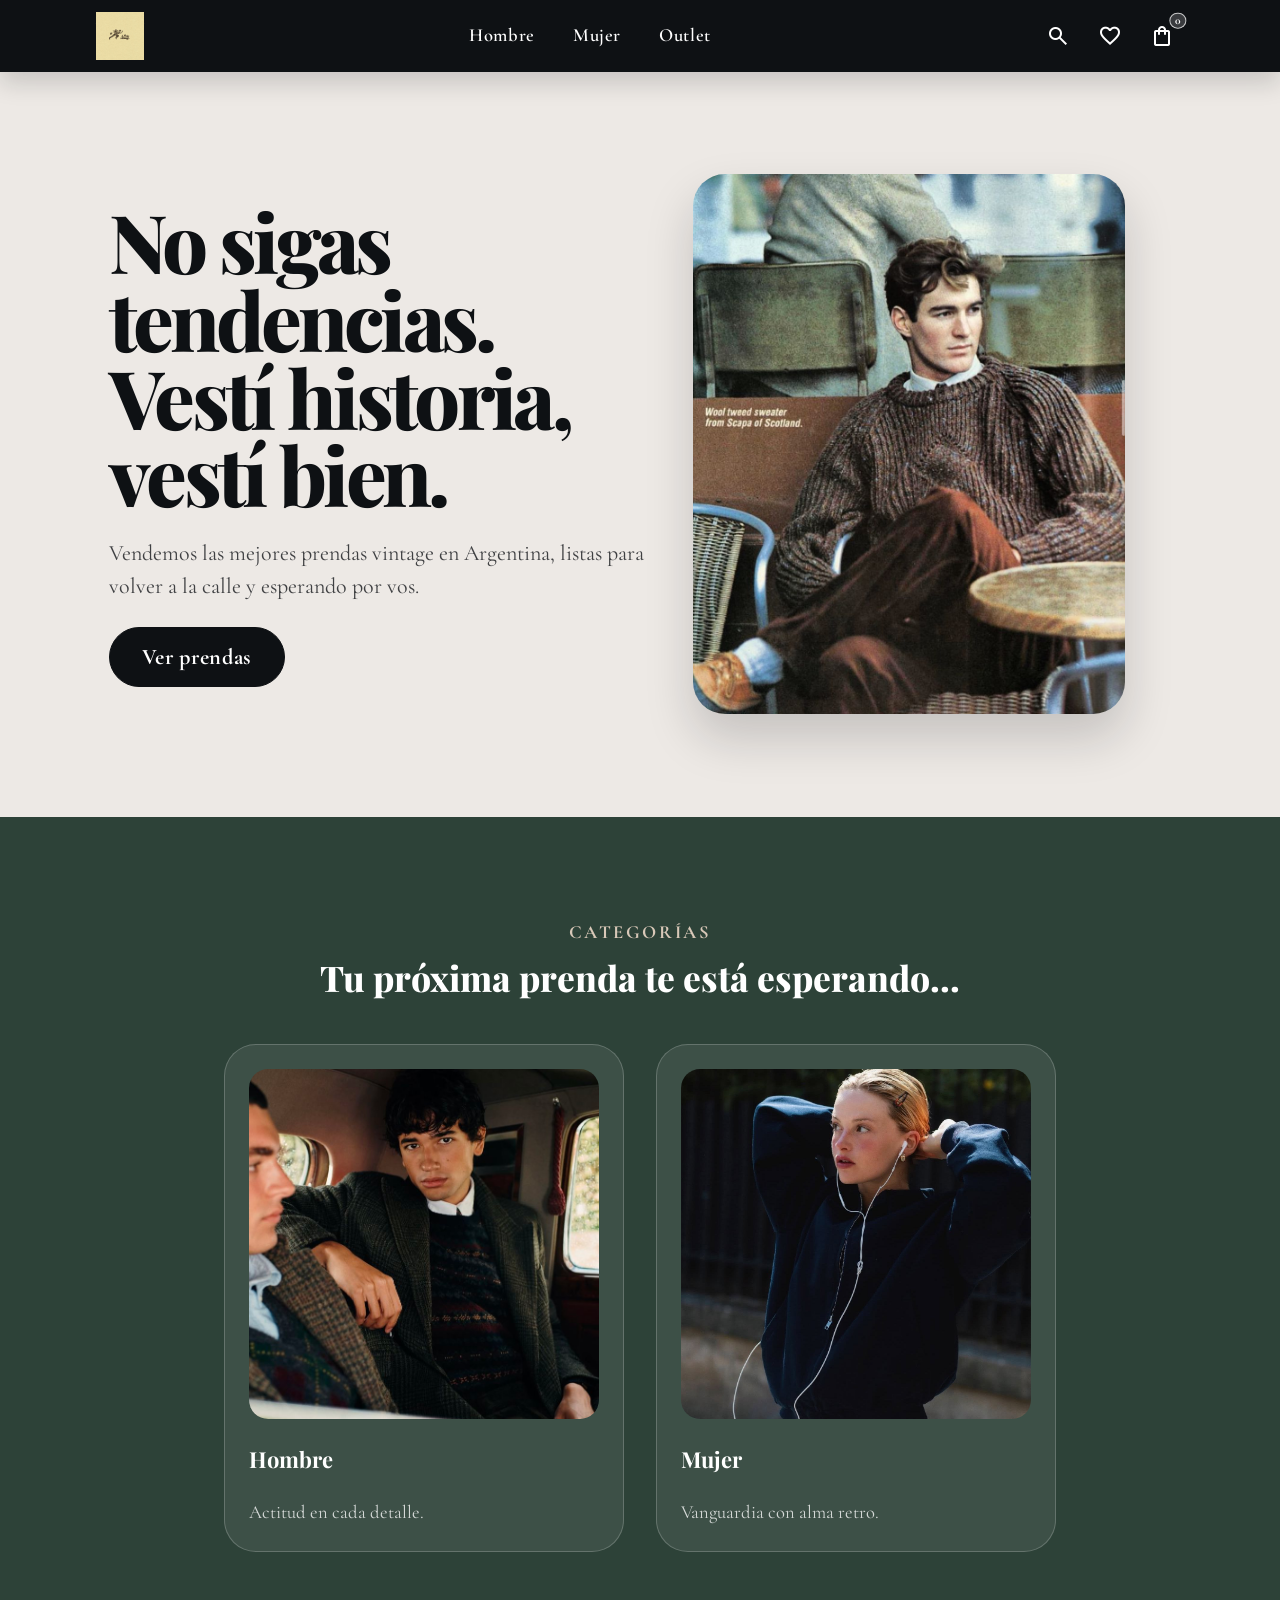
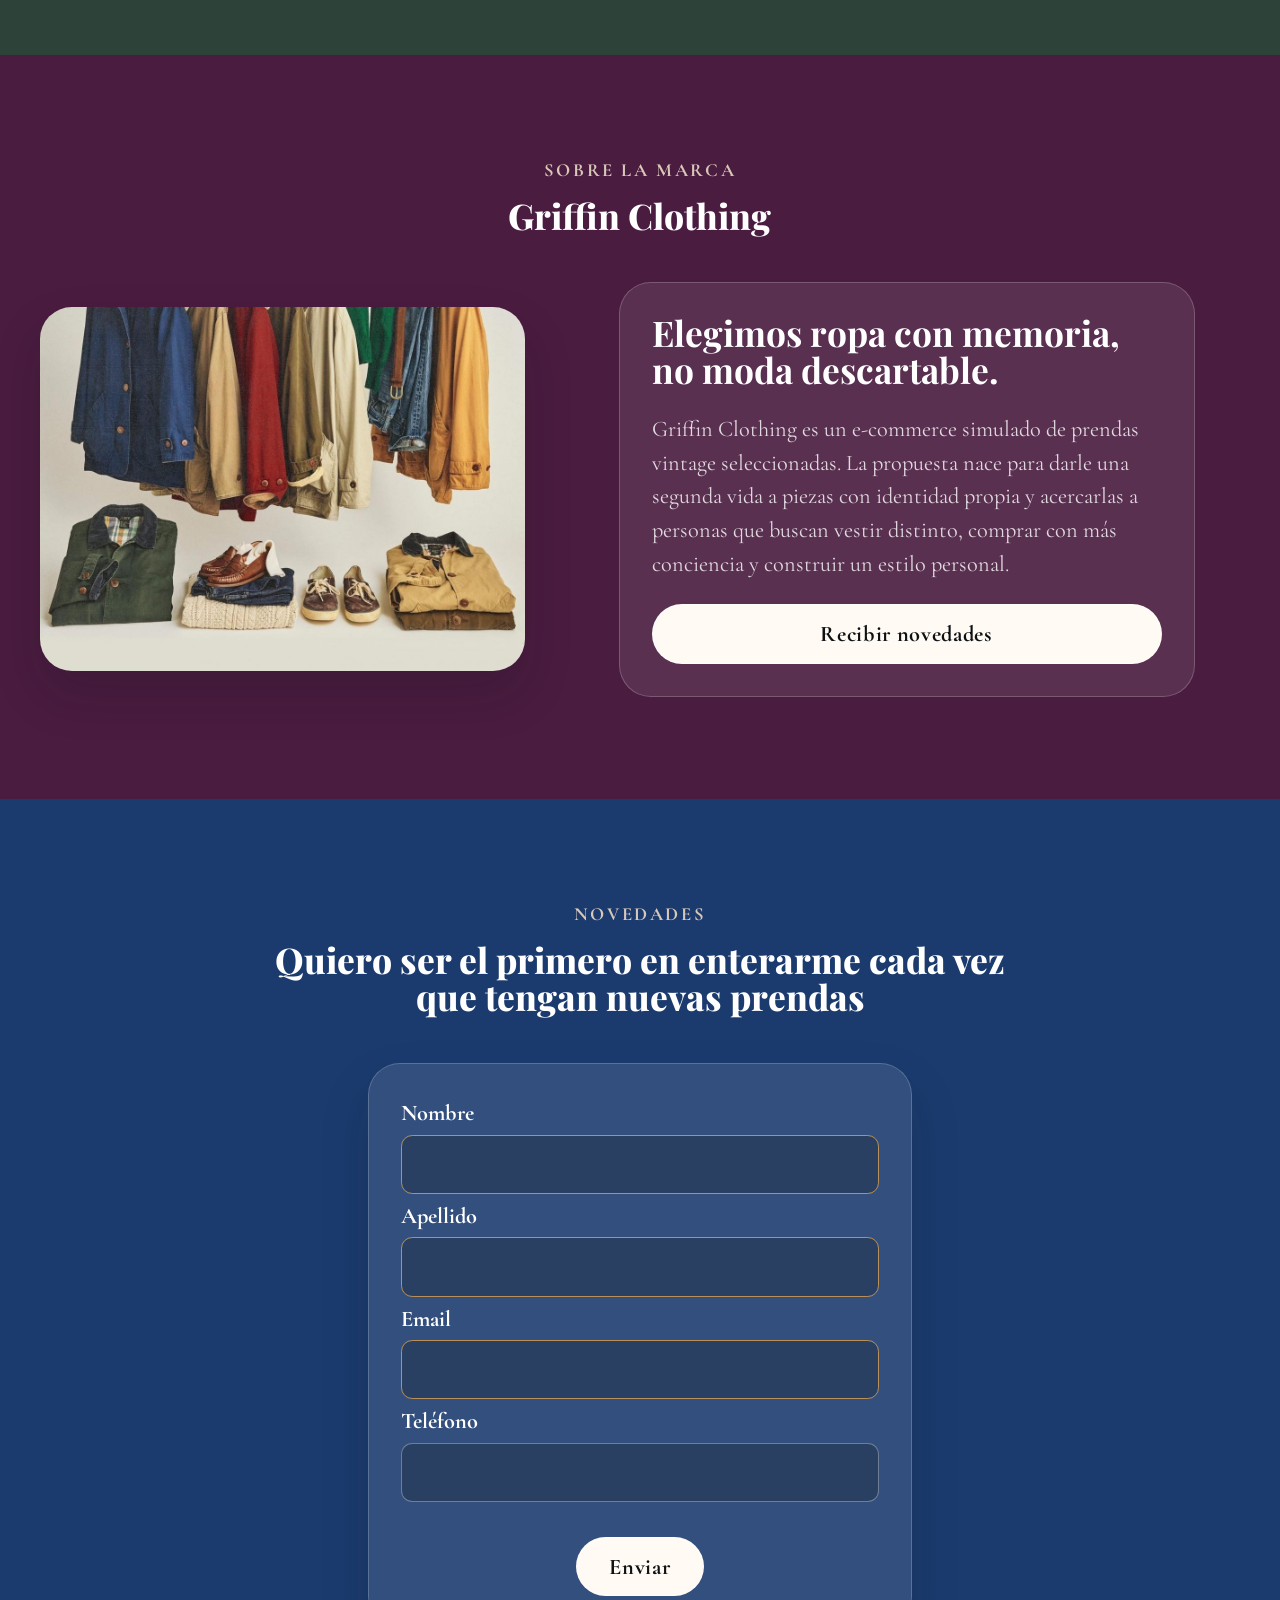
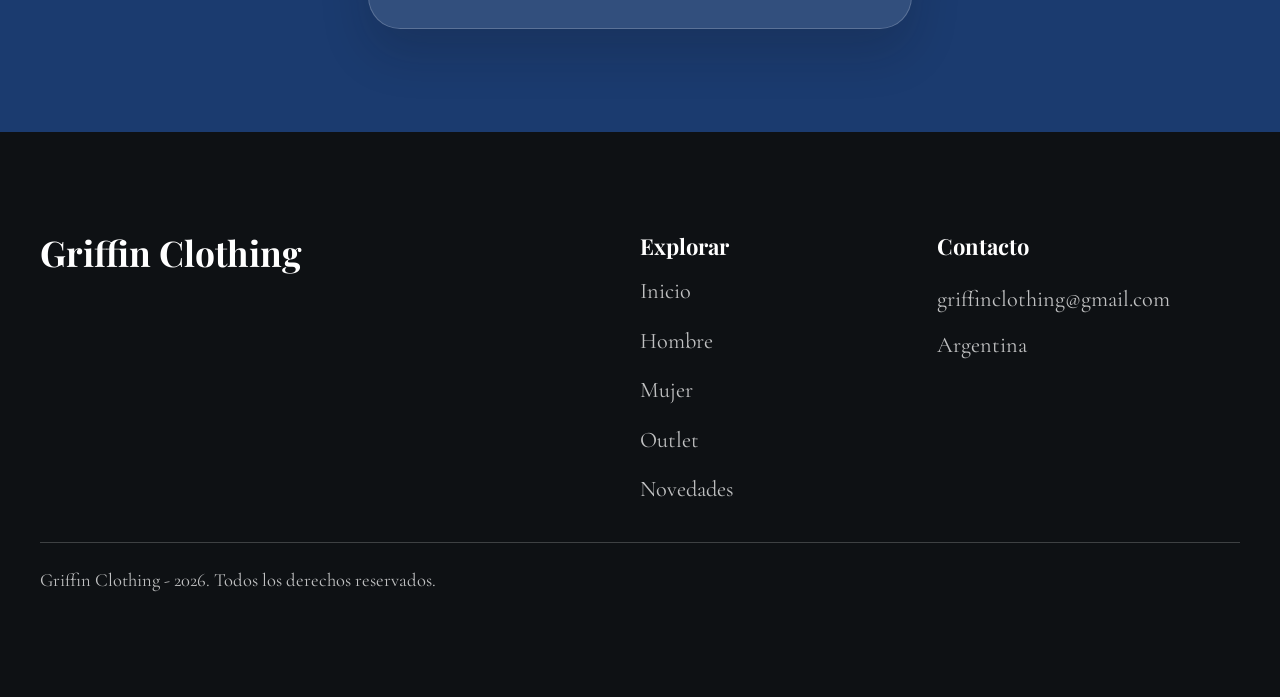
==== commit 0c4178a8: "Update main_comprar.html" ====
--- a/main_comprar.html
+++ b/main_comprar.html
@@ -142,8 +142,7 @@
       </figure>
       <article class="about__content">
         <h3 class="about__title">Elegimos ropa con memoria, no moda descartable.</h3>
-        <p class="about__text">Vestí historia es un e-commerce simulado de prendas vintage seleccionadas. La propuesta nace para darle una segunda vida a piezas con identidad propia y acercarlas a personas que buscan vestir distinto, comprar con más conciencia y construir un estilo personal.</p>
-        <p class="about__text">Este proyecto fue desarrollado con fines universitarios. No procesa pagos reales, no gestiona envíos reales y no realiza transacciones comerciales.</p>
+        <p class="about__text">Griffin Clothing es un e-commerce simulado de prendas vintage seleccionadas. La propuesta nace para darle una segunda vida a piezas con identidad propia y acercarlas a personas que buscan vestir distinto, comprar con más conciencia y construir un estilo personal.</p>
         <a class="button button--secondary" href="#newsletter">Recibir novedades</a>
       </article>
     </section>
